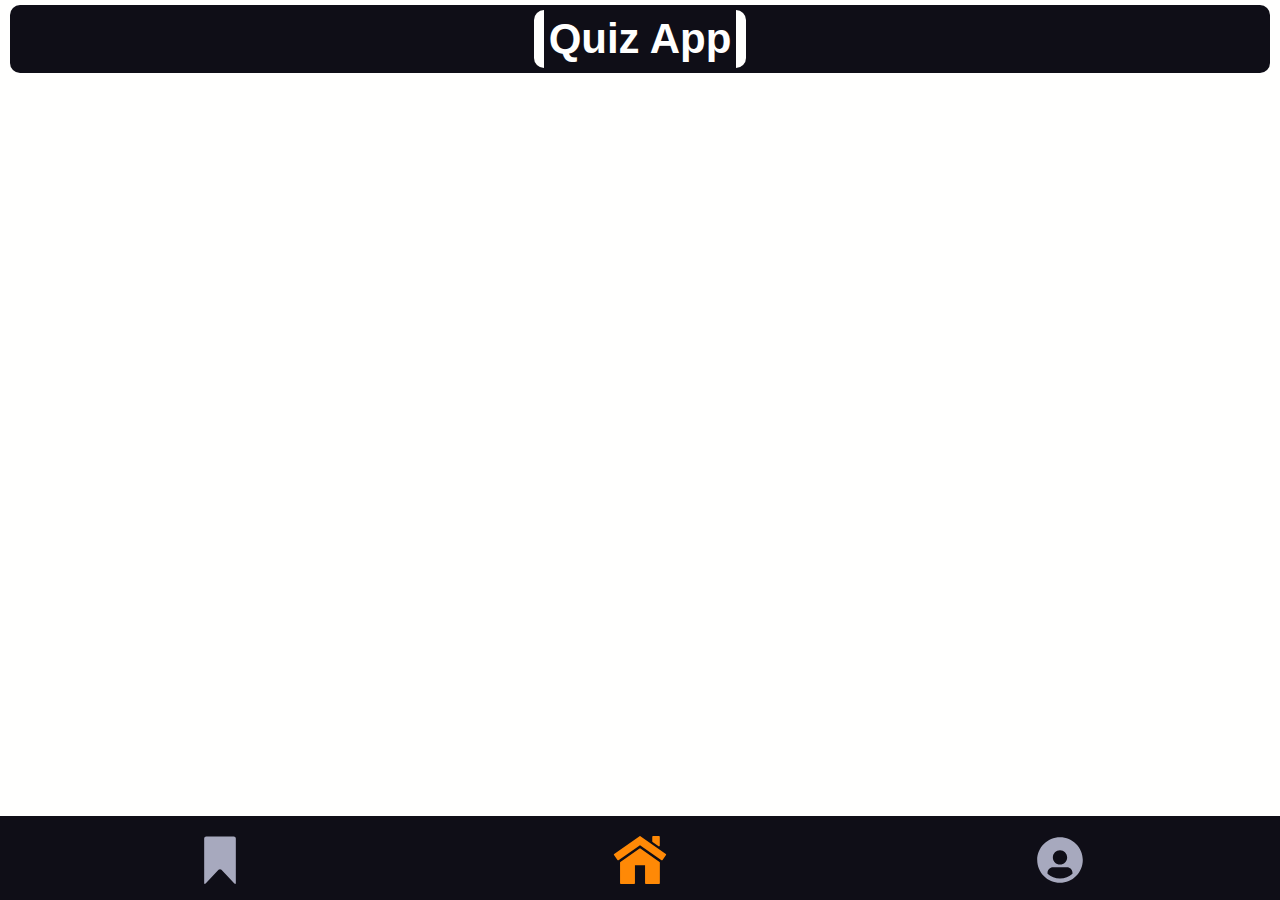
==== bookmarks.html @ 728f6bc2 "Add Navbar + Navbar Styling + Navbar Functionality" ====
<!DOCTYPE html>
<html lang="en">

<head>
    <meta charset="UTF-8">
    <meta http-equiv="X-UA-Compatible" content="IE=edge">
    <meta name="viewport" content="width=device-width, initial-scale=1.0">
    <title>Bookmarks</title>
    <link rel="stylesheet" href="styles.css">
    <script src="index.js" defer></script>
</head>

<body>
    <header class="header">
        <h1 class="primary-header-headline">
            Quiz App
        </h1>
    </header>
    <main class="main">

    </main>
    <footer>
        <nav class="footer-navbar">
            <a class="footer-navbar__option" data-js="home-category-button" href="index.html">
                <svg version="1.1" viewBox="0 0 700 700">
                    <g class="footer-navbar__option-icon">
                        <path
                            d="m190.04 5.6367h319.92c13.617 0 24.656 11.062 24.656 24.613v517.2c0 13.594-7.582 16.594-16.875 6.7695l-150.87-159.55c-9.3164-9.8555-24.453-9.8281-33.742 0l-150.87 159.55c-9.3203 9.8555-16.875 6.7812-16.875-6.7695v-517.2c0-13.594 11.051-24.613 24.656-24.613z"
                            fill-rule="evenodd" />
                    </g>
                </svg>
            </a>
            <a class="footer-navbar__option" data-js="bookmarks-category-button" href=" #">
                <svg version="1.1" viewBox="0 0 700 700">

                    <g class="footer-navbar__option-icon--selected">
                        <path
                            d="m651.22 209.78-296.05-207.24c-3.1289-2.1914-7.293-2.1914-10.422 0l-295.98 207.24c-1.9727 1.3906-3.3086 3.4961-3.7266 5.8633-0.41406 2.375 0.12891 4.8125 1.5078 6.7852l40.309 57.566c1.7773 2.5312 4.582 3.875 7.457 3.875 1.793 0 3.6133-0.52344 5.1992-1.6406l250.49-175.42 250.48 175.42c4.1367 2.8789 9.7891 1.875 12.656-2.2344l40.316-57.566c1.3711-1.9727 1.9219-4.418 1.5-6.7852-0.41406-2.3594-1.7578-4.4688-3.7344-5.8633z" />
                        <path
                            d="m577.66 301.91-222.46-155.78c-3.125-2.1836-7.293-2.1836-10.414 0l-223.64 156.61c-2.4297 1.6914-3.875 4.4727-3.875 7.4453v240.74c0 5.0039 4.0703 9.0781 9.0938 9.0781h155.61c5.0156 0 9.0859-4.0742 9.0859-9.0781v-209.79h117.89v209.79c0 5.0039 4.0625 9.0781 9.0859 9.0781h154.43c5.0234 0 9.0664-4.0742 9.0664-9.0781v-241.58c-0.003906-2.9648-1.4375-5.7383-3.875-7.4375z" />
                        <path
                            d="m496.86 70.652 69.629 48.754c1.5625 1.0859 3.3789 1.6406 5.2109 1.6406 1.4414 0 2.8906-0.33984 4.1992-1.0195 2.9883-1.5625 4.8867-4.6758 4.8867-8.0625l-0.003906-102.88c0-5.0156-4.0703-9.0781-9.0859-9.0781h-69.637c-5.0156 0-9.0781 4.0703-9.0781 9.0781v54.129c-0.007812 2.9531 1.4297 5.7383 3.8789 7.4375z" />
                    </g>
                </svg>
            </a>
            <a class="footer-navbar__option" href="profile.html">
                <svg version="1.1" viewBox="0 0 700 700">
                    <g class="footer-navbar__option-icon">
                        <path
                            d="m350 14c-146.72 0-266 119.28-266 266s119.28 266 266 266 266-119.28 266-266-119.28-266-266-266zm0 152.32c45.922 0 83.441 37.52 83.441 83.441s-37.52 83.441-83.441 83.441-83.441-37.52-83.441-83.441 37.52-83.441 83.441-83.441zm-145.6 274.96v-12.32c0-35.281 28.559-64.398 64.398-64.398h162.4c35.281 0 64.398 28.559 64.398 64.398v12.32c-38.641 34.719-89.602 56-145.6 56-55.992 0-106.95-21.281-145.59-56z" />
                    </g>
                </svg>
            </a>
        </nav>
    </footer>
</body>

</html>
---- styles.css ----
:root {
  --bg-color: #0f0e17;
  --text-color: #fffffe;
  --paragraph-color: #a7a9be;
  --button-color: #ff8906;
  --stroke: black;
  --highlight: #ff8906;
  --secondary: #f25f4c;
  --tertiary: #e53170;
}

* {
  box-sizing: border-box;
  margin: 0px;
  padding: 0px;
}

body {
  background-color: var(--text-color);
}

.main {
  margin-bottom: 100px;
}

.header {
  display: flex;
  justify-content: center;

  margin: 5px 10px 5px 10px;
  padding: 5px 10px 5px 10px;
  border-radius: 10px;

  background-color: var(--bg-color);
}

.primary-header-headline {
  padding: 5px;
  font-family: Arial;
  font-size: 42px;
  color: var(--text-color);
  border-left: 10px solid var(--text-color);
  border-right: 10px solid var(--text-color);
  border-radius: 10px;
}

.question-card__central-content {
  display: flex;
  flex-direction: column;
  justify-content: flex-start;
  align-items: center;
}

.question-card {
  /* height: 30px; */
  margin: 20px 10px 0px 10px;
  padding: 20px 20px 20px 20px;
  border-radius: 10px;
  position: relative;
  display: flex;
  flex-direction: column;
  flex-wrap: wrap;

  background-color: var(--bg-color);
  box-shadow: 0px 5px 7px 5px var(--paragraph-color);
}

.question-card__question-text {
  width: 75%;
  margin: 30px 20px 20px 30px;
  font-size: x-large;
  font-family: Arial;
  color: var(--text-color);
  text-align: center;
}

.question-card_answer-block {
  display: flex;
  flex-direction: column;
  justify-content: flex-start;
  align-items: center;
}

.question-card__answer-text {
  width: 75%;
  margin: 0px 20px 20px 30px;
  font-size: large;
  color: var(--highlight);
  text-align: center;
}

.question-card__answer-button {
  width: 50%;
  border-radius: 10px;
  margin-bottom: 20px;
  font-size: large;
  font-family: Arial;

  color: var(--text-color);
  background-color: var(--button-color);
  box-shadow: 0px 0px 5px -100% var(--highlight);
}

.question-card__answer-hide {
  display: none;
}

.question-card__answer-button:hover {
  box-shadow: 0px 0px 5px 2px var(--highlight);
}

.question-card__answer-button:active {
  /* width: 48%; */
  transform: scale(0.95);
  box-shadow: 0px 0px 5px -100% var(--highlight);
  background-color: var(--secondary);
}

.question-card__tag-boxes {
  /* position: absolute;
  bottom: 20px;
  left: 20px; */

  display: flex;
  flex-direction: row;
  justify-content: flex-start;
  flex-wrap: wrap;
}

.question-card__tag-boxes p {
  padding: 5px;
  margin: 0px 0px 10px 10px;
  border-radius: 10px;
  font-size: medium;
  font-family: Arial;
  text-align: center;

  color: var(--text-color);
  background-color: var(--tertiary);
}

.question-card__bookmark-icon {
  height: 75px;
  position: absolute;
  top: 0px;
  right: 0px;
}

.question-card__bookmark-icon--unselected {
  fill: var(--paragraph-color);
}

.question-card__bookmark-icon--selected {
  fill: var(--highlight);
}

.footer-navbar {
  position: fixed;
  bottom: 0px;
  left: 0px;
  width: 100%;

  display: flex;
  flex-flow: row wrap;
  justify-content: space-around;
  align-items: center;
  align-content: center;

  background-color: var(--bg-color);
  padding: 20px 10px 0px 10px;
}

.footer-navbar__option {
  width: 60px;
}

.footer-navbar__option-icon {
  fill: var(--paragraph-color);
}

.footer-navbar__option-icon--selected {
  fill: var(--highlight);
}

/* 
Color Palettes {
    Elements {
        Background: #0f0e17
        Headline: fffffe
        Paragraph: #a7a9be
        Button: #ff8906
        Button Text: #fffffe
    }
    Illustration {
        Stroke: black
        Main: #fffffe
        Highlight: #ff8906
        Secondary: #f25f4c
        Tertiary: #e53170
    }
} */
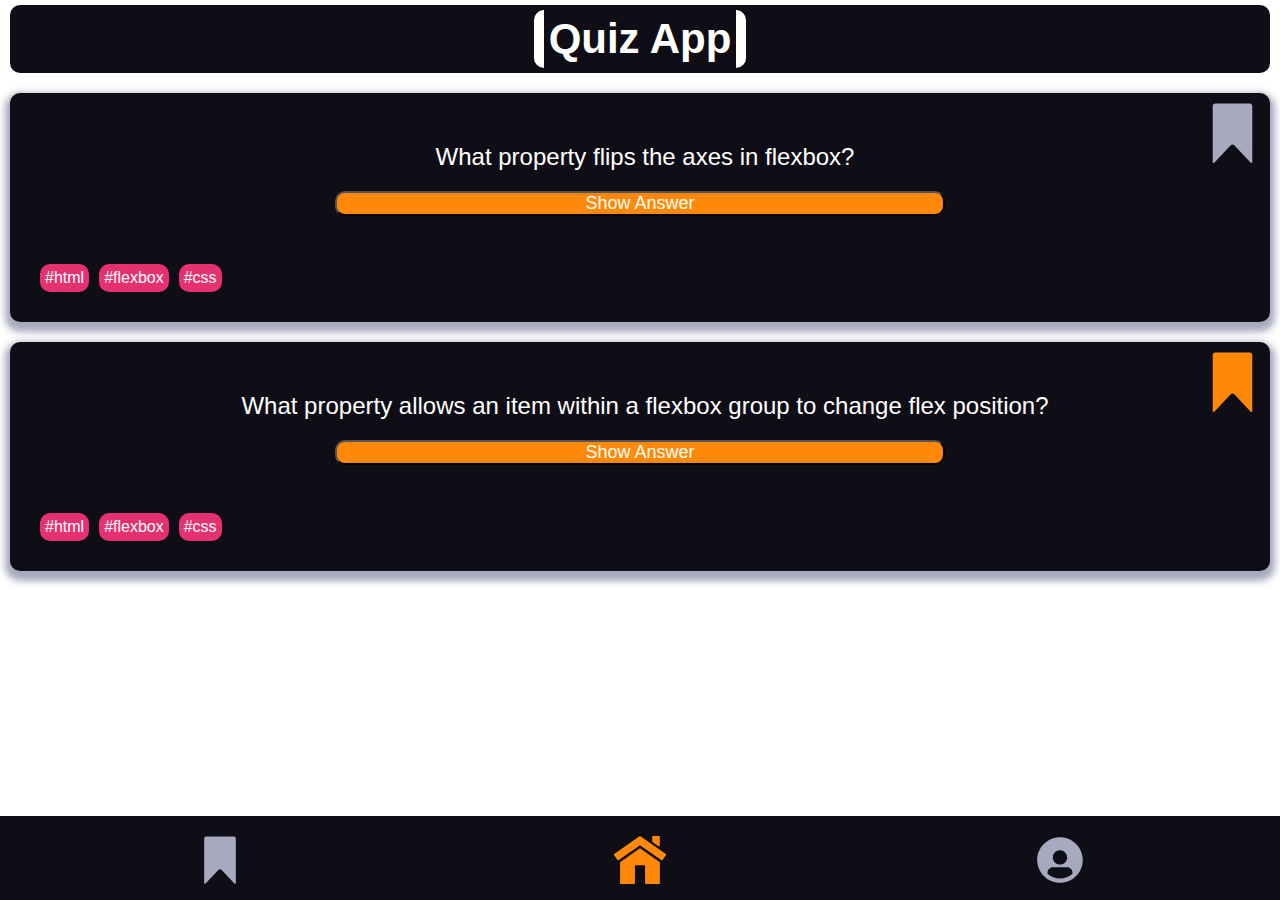
==== commit 7fd57279: "Add Some Comments in index.html + Add questions in bookmarks.html + Add bookmarks.js + Add bookmark " ====
--- a/bookmarks.html
+++ b/bookmarks.html
@@ -8,6 +8,7 @@
     <title>Bookmarks</title>
     <link rel="stylesheet" href="styles.css">
     <script src="index.js" defer></script>
+    <script src="bookmarks.js" defer></script>
 </head>
 
 <body>
@@ -17,7 +18,88 @@
         </h1>
     </header>
     <main class="main">
+        <!-- Questions -->
+        <section>
+            <ul>
+                <!-- Question 1 -->
+                <li data-js="question">
+                    <div class="question-card">
+                        <!-- Question Text -->
+                        <div class="question-card__central-content">
+                            <p class="question-card__question-text">
+                                What property flips the axes in flexbox?
+                            </p>
+                            <!-- Show Answer Button -->
+                            <button data-js="answer-button" class="question-card__answer-button" type="button">
+                                Show Answer
+                            </button>
+                        </div>
+                        <!-- Answer Text -->
+                        <div class="question-card_answer-block question-card__answer-hide">
+                            <p class="question-card__answer-text">
+                                [Answer Text]
+                            </p>
+                        </div>
 
+                        <!-- Tags -->
+                        <div class="question-card__tag-boxes">
+                            <p>#html</p>
+                            <p>#flexbox</p>
+                            <p>#css</p>
+                        </div>
+
+                        <!-- Bookmark Button -->
+                        <svg class="question-card__bookmark-icon" data-js="bookmark-button" version="1.1"
+                            viewBox="0 0 700 700" xmlns="http://www.w3.org/2000/svg">
+                            <g class="question-card__bookmark-icon--unselected">
+                                <path
+                                    d="m190.04 5.6367h319.92c13.617 0 24.656 11.062 24.656 24.613v517.2c0 13.594-7.582 16.594-16.875 6.7695l-150.87-159.55c-9.3164-9.8555-24.453-9.8281-33.742 0l-150.87 159.55c-9.3203 9.8555-16.875 6.7812-16.875-6.7695v-517.2c0-13.594 11.051-24.613 24.656-24.613z"
+                                    fill-rule="evenodd" />
+                            </g>
+                        </svg>
+                    </div>
+                </li>
+                <!-- Question 2 -->
+                <li data-js="question">
+                    <div class="question-card">
+                        <!-- Question Text -->
+                        <div class="question-card__central-content">
+                            <p class="question-card__question-text">
+                                What property allows an item within a flexbox group to change flex position?
+                            </p>
+                            <!-- Show Answer Button -->
+                            <button data-js="answer-button" class="question-card__answer-button" type="button">
+                                Show Answer
+                            </button>
+                        </div>
+
+                        <!-- Answer Text -->
+                        <div class="question-card_answer-block question-card__answer-hide">
+                            <p class="question-card__answer-text ">
+                                [Answer Text]
+                            </p>
+                        </div>
+
+                        <!-- Tags -->
+                        <div class="question-card__tag-boxes">
+                            <p>#html</p>
+                            <p>#flexbox</p>
+                            <p>#css</p>
+                        </div>
+
+                        <!-- Bookmark Button -->
+                        <svg class="question-card__bookmark-icon" data-js="bookmark-button" version="1.1"
+                            viewBox="0 0 700 700" xmlns="http://www.w3.org/2000/svg">
+                            <g class="question-card__bookmark-icon--selected">
+                                <path
+                                    d="m190.04 5.6367h319.92c13.617 0 24.656 11.062 24.656 24.613v517.2c0 13.594-7.582 16.594-16.875 6.7695l-150.87-159.55c-9.3164-9.8555-24.453-9.8281-33.742 0l-150.87 159.55c-9.3203 9.8555-16.875 6.7812-16.875-6.7695v-517.2c0-13.594 11.051-24.613 24.656-24.613z"
+                                    fill-rule="evenodd" />
+                            </g>
+                        </svg>
+                    </div>
+                </li>
+            </ul>
+        </section>
     </main>
     <footer>
         <nav class="footer-navbar">
--- a/styles.css
+++ b/styles.css
@@ -65,6 +65,10 @@
   box-shadow: 0px 5px 7px 5px var(--paragraph-color);
 }
 
+.question-card--hide {
+  display: none;
+}
+
 .question-card__question-text {
   width: 75%;
   margin: 30px 20px 20px 30px;
@@ -142,7 +146,7 @@
 .question-card__bookmark-icon {
   height: 75px;
   position: absolute;
-  top: 0px;
+  top: 10px;
   right: 0px;
 }
 
@@ -150,8 +154,34 @@
   fill: var(--paragraph-color);
 }
 
+.question-card__bookmark-icon--unselected:hover {
+  fill: var(--text-color);
+  outline-offset: -1.5rem;
+  outline: 2rem dotted var(--highlight);
+}
+
+.question-card__bookmark-icon--unselected:active {
+  fill: var(--tertiary);
+  outline: none;
+}
+
 .question-card__bookmark-icon--selected {
-  fill: var(--highlight);
+  fill: var(--button-color);
+}
+
+.question-card__bookmark-icon--selected:hover {
+  fill: var(--secondary);
+  outline-offset: -1.5rem;
+  outline: 2rem dotted var(--paragraph-color);
+}
+
+.question-card__bookmark-icon--selected:active {
+  fill: var(--tertiary);
+  outline: none;
+}
+
+.question-card__bookmark-icon--hide {
+  display: none;
 }
 
 .footer-navbar {
